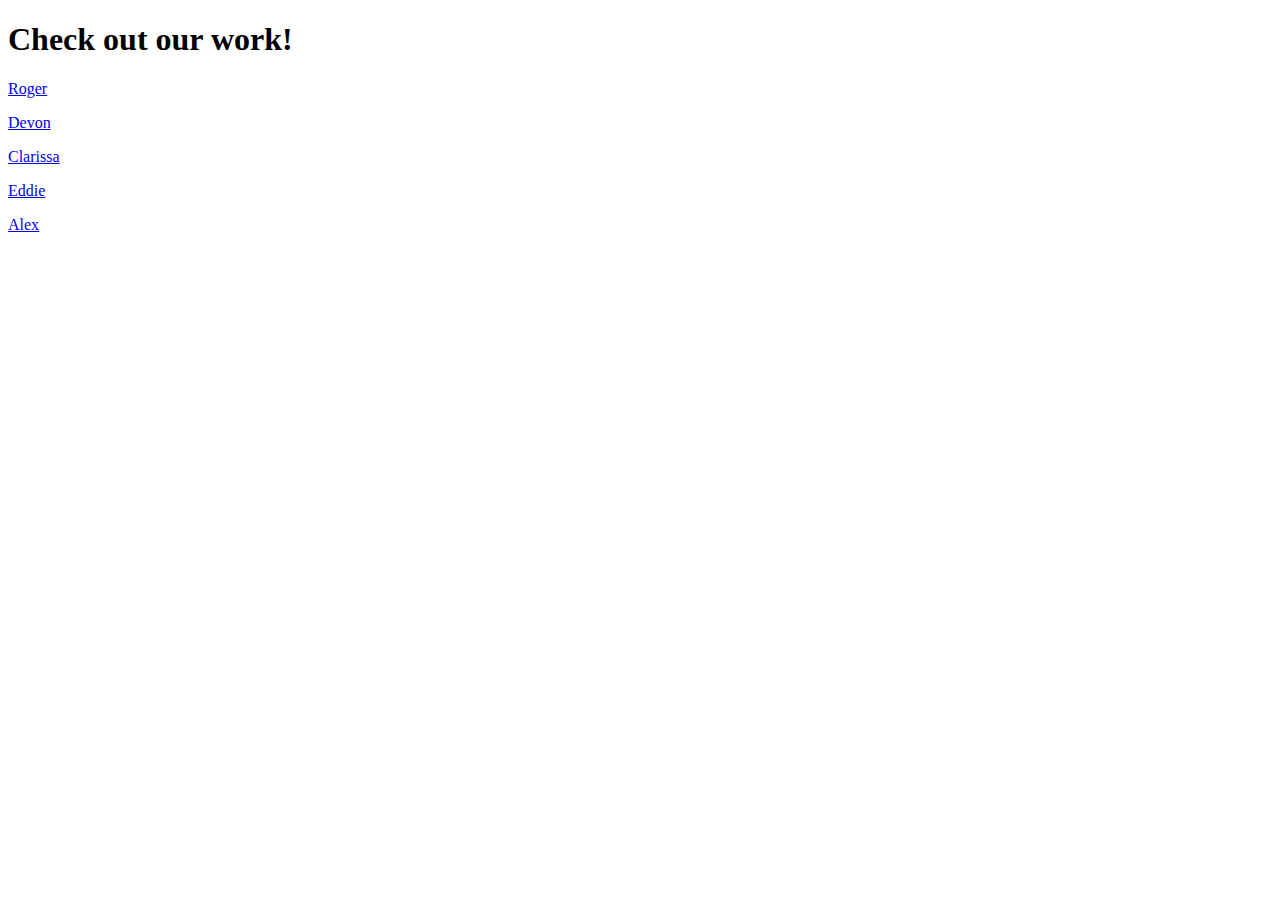
==== author.html @ 4fd27d75 "Merge pull request #54 from EddieHinojosa/Roger" ====
<!DOCTYPE html>
<html lang="en">
<head>
    <meta charset="UTF-8">
    <meta name="viewport" content="width=device-width, initial-scale=1.0">
    <title>Author-page</title>

   
</head>
<body>
<h1>Check out our work!</h1>
<p><a href="https://rogretheekyogre.github.io/Professional-Portfolio/">Roger</a></p>
<p><a href="https://github.com/HeviDevi">Devon</a></p>
<p><a href="https://clarissamobley.github.io/Professional-Portfolio/">Clarissa</a></p>
<p><a href="https://eddiehinojosa.github.io/Portfolio/">Eddie</a></p>
<p><a href="https://alexhappel.github.io/Portfolio-AH/">Alex</a></p>





    
</body>
</html>
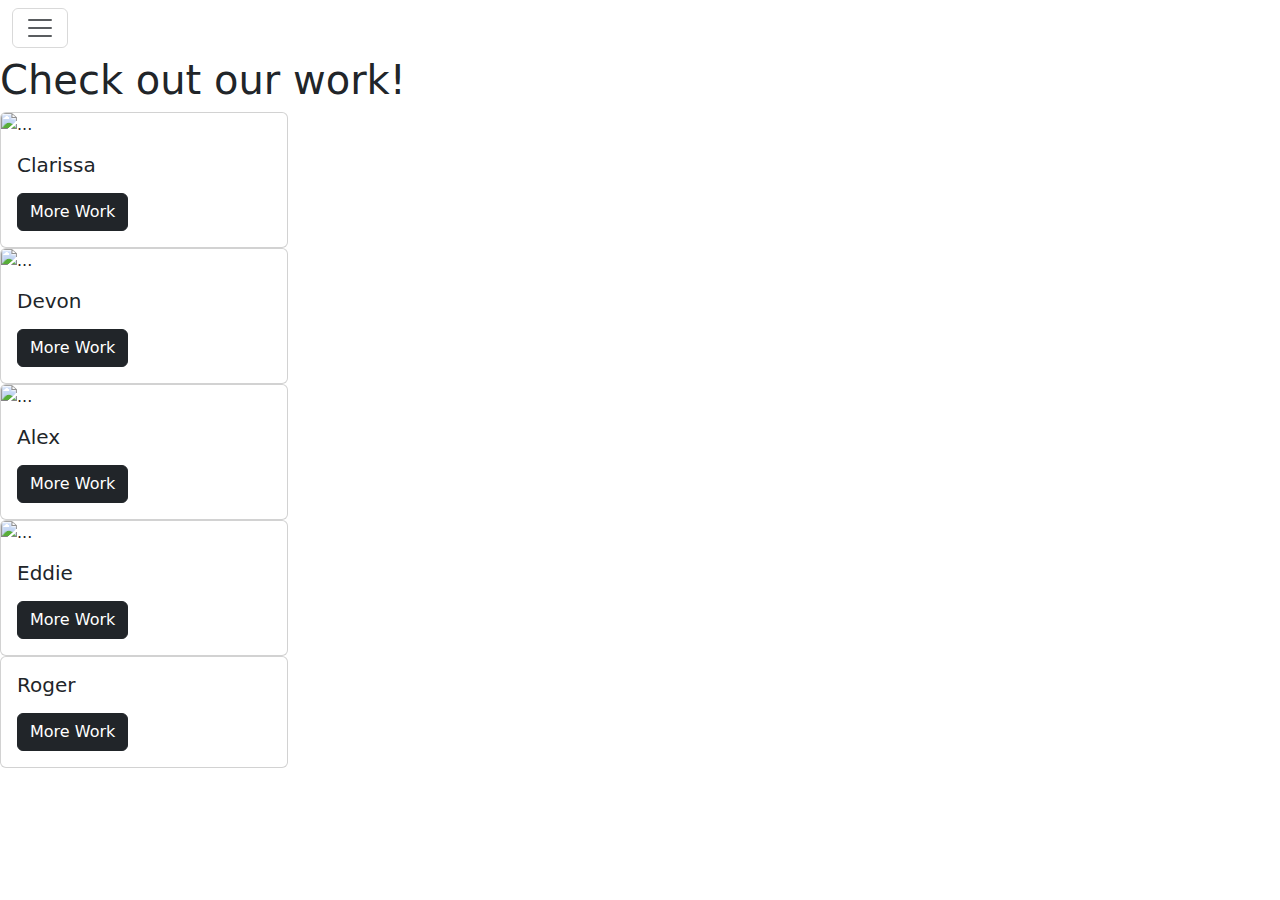
==== commit 707ee202: "now the link to leave the bar will erase the storedAge in the local storage" ====
--- a/author.html
+++ b/author.html
@@ -1,24 +1,100 @@
 <!DOCTYPE html>
 <html lang="en">
+
 <head>
     <meta charset="UTF-8">
     <meta name="viewport" content="width=device-width, initial-scale=1.0">
     <title>Author-page</title>
 
-   
+    <link href="https://cdn.jsdelivr.net/npm/bootstrap@5.3.3/dist/css/bootstrap.min.css" rel="stylesheet"
+        integrity="sha384-QWTKZyjpPEjISv5WaRU9OFeRpok6YctnYmDr5pNlyT2bRjXh0JMhjY6hW+ALEwIH" crossorigin="anonymous">
+    <link
+        href="https://fonts.googleapis.com/css2?family=Oleo+Script:wght@400;700&family=Roboto:ital,wght@0,100;0,300;0,400;0,500;0,700;0,900;1,100;1,300;1,400;1,500;1,700;1,900&display=swap"
+        rel="stylesheet">
+        <link rel="stylesheet" href="./assets/css/author.css">
+
 </head>
-<body>
-<h1>Check out our work!</h1>
-<p><a href="https://rogretheekyogre.github.io/Professional-Portfolio/">Roger</a></p>
-<p><a href="https://github.com/HeviDevi">Devon</a></p>
-<p><a href="https://clarissamobley.github.io/Professional-Portfolio/">Clarissa</a></p>
-<p><a href="https://eddiehinojosa.github.io/Portfolio/">Eddie</a></p>
-<p><a href="https://alexhappel.github.io/Portfolio-AH/">Alex</a></p>
+<!-- Navbar -->
+<div class="collapse" id="navbarToggleExternalContent" data-bs-theme="dark">
+  <div class="p-2">
+      <ul>
+          <li><a class="text-body" href="Drinks.html">GO BACK</a></li>
+          <li><a class="text-body" id="eraseAge" href="index.html">LEAVE THE BAR</a></li>
+      </ul>
+  </div>
+</div>
+<nav class="navbar navbar">
+  <div class="container-fluid">
+      <button class="navbar-toggler" type="button" data-bs-toggle="collapse"
+          data-bs-target="#navbarToggleExternalContent" aria-controls="navbarToggleExternalContent"
+          aria-expanded="false" aria-label="Toggle navigation">
+          <span class="navbar-toggler-icon"></span>
+      </button>
+  </div>
+</nav>
 
 
+<body>
+    <h1>Check out our work!</h1>
+    <!-- <p><a href="https://rogretheekyogre.github.io/Professional-Portfolio/">Roger</a></p>
+    <p><a href="https://github.com/HeviDevi">Devon</a></p>
+    <p><a href="https://clarissamobley.github.io/Professional-Portfolio/">Clarissa</a></p>
+    <p><a href="https://eddiehinojosa.github.io/Portfolio/">Eddie</a></p>
+    <p><a href="https://alexhappel.github.io/Portfolio-AH/">Alex</a></p> -->
+<main>
+
+    <div class="card" style="width: 18rem;">
+        <img src="./assets/images/Clarissa.png" class="card-img-top" alt="...">
+        <div class="card-body">
+          <h5 class="card-title">Clarissa</h5>
+          <p class="card-text"></p>
+          <a href="https://clarissamobley.github.io/Professional-Portfolio/" class="btn btn-dark githubbtn">More Work</a>
+        </div>
+      </div>
 
 
+      <div class="card" style="width: 18rem;">
+        <img src="./assets/images/Devon.png" class="card-img-top" alt="...">
+        <div class="card-body">
+          <h5 class="card-title">Devon</h5>
+          <p class="card-text"></p>
+          <a href="https://github.com/HeviDevi" class="btn btn-dark githubbtn">More Work</a>
+        </div>
+      </div>
 
-    
+      <div class="card" style="width: 18rem;">
+        <img src="./assets/images/Alex.png" class="card-img-top" alt="...">
+        <div class="card-body">
+          <h5 class="card-title">Alex</h5>
+          <p class="card-text"></p>
+          <a href="https://alexhappel.github.io/Portfolio-AH/" class="btn btn-dark githubbtn">More Work</a>
+        </div>
+      </div>
+
+      <div class="card" style="width: 18rem;">
+        <img src="./assets/images/Eddie.png" class="card-img-top" alt="...">
+        <div class="card-body">
+          <h5 class="card-title">Eddie</h5>
+          <p class="card-text"></p>
+          <a href="https://eddiehinojosa.github.io/Portfolio/" class="btn btn-dark githubbtn">More Work</a>
+        </div>
+      </div>
+
+      <div class="card" style="width: 18rem;">
+        <img src="./assets/images/Roger.png" class="card-img-top" alt="">
+        <div class="card-body">
+          <h5 class="card-title">Roger</h5>
+          <p class="card-text"></p>
+          <a href="https://rogretheekyogre.github.io/Professional-Portfolio/" class="btn btn-dark githubbtn">More Work</a>
+        </div>
+      </div>
+    </main>
+
+    <script src="https://cdn.jsdelivr.net/npm/bootstrap@5.3.3/dist/js/bootstrap.min.js"
+    integrity="sha384-0pUGZvbkm6XF6gxjEnlmuGrJXVbNuzT9qBBavbLwCsOGabYfZo0T0to5eqruptLy"
+    crossorigin="anonymous"></script>
+    <script src="assets/js/logic.js"></script>
 </body>
+
+
 </html>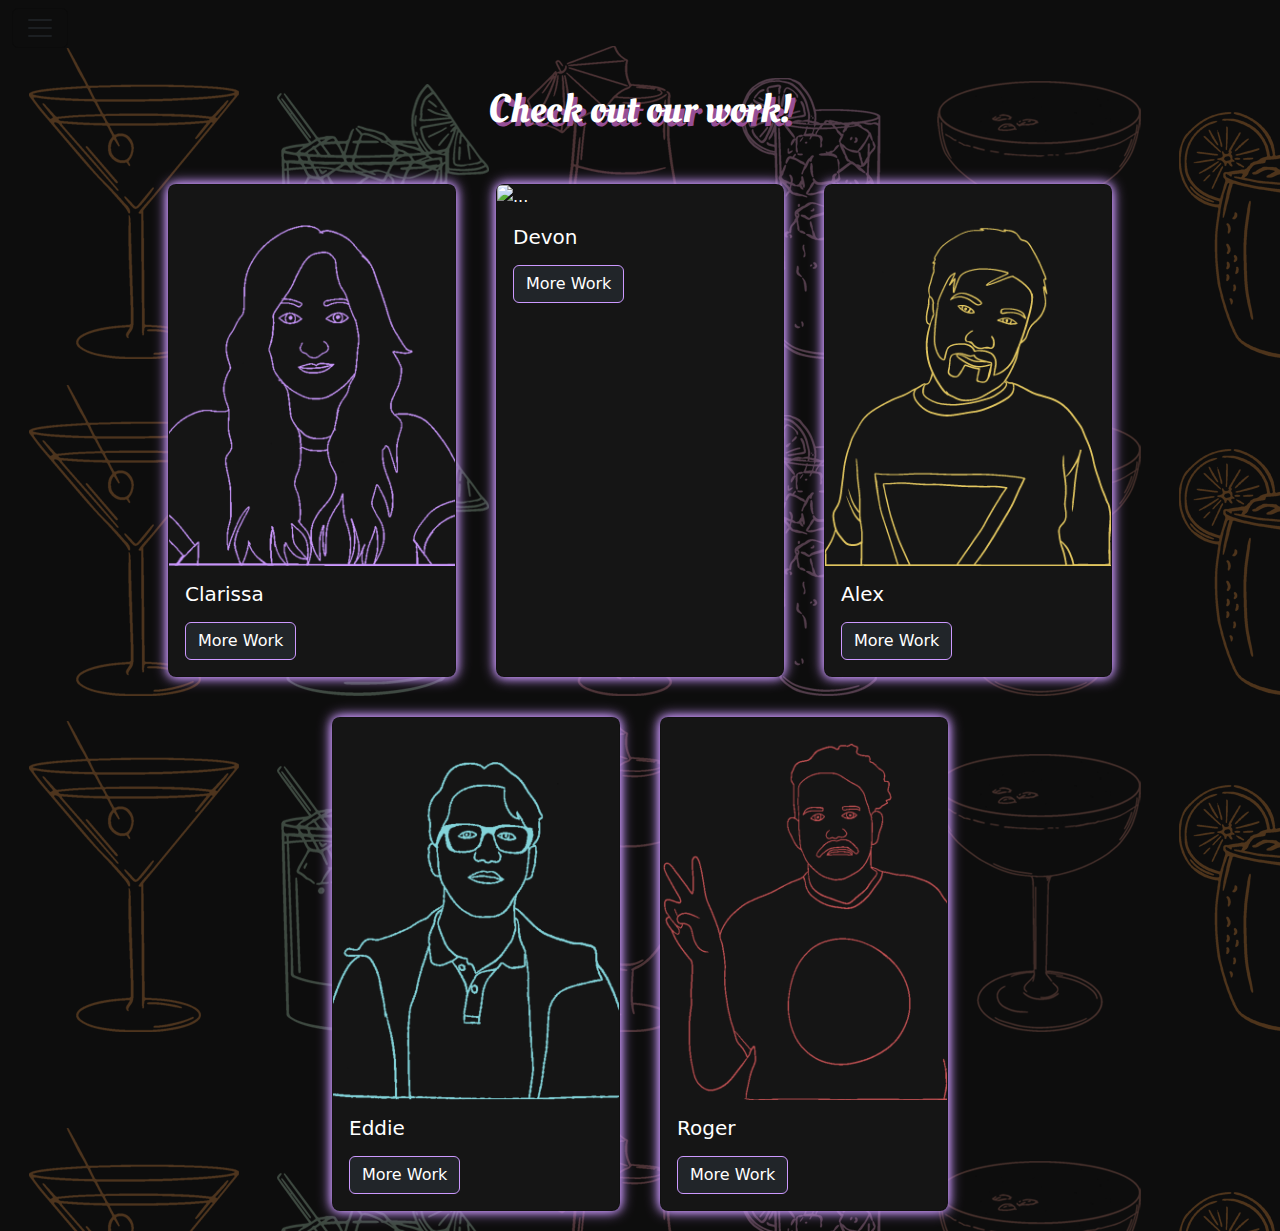
==== commit 1b849007: "Merge pull request #140 from EddieHinojosa/AlexHappel" ====
--- a/author.html
+++ b/author.html
@@ -5,21 +5,20 @@
     <meta charset="UTF-8">
     <meta name="viewport" content="width=device-width, initial-scale=1.0">
     <title>Author-page</title>
-
     <link href="https://cdn.jsdelivr.net/npm/bootstrap@5.3.3/dist/css/bootstrap.min.css" rel="stylesheet"
         integrity="sha384-QWTKZyjpPEjISv5WaRU9OFeRpok6YctnYmDr5pNlyT2bRjXh0JMhjY6hW+ALEwIH" crossorigin="anonymous">
-    <link
-        href="https://fonts.googleapis.com/css2?family=Oleo+Script:wght@400;700&family=Roboto:ital,wght@0,100;0,300;0,400;0,500;0,700;0,900;1,100;1,300;1,400;1,500;1,700;1,900&display=swap"
+    <link href="https://fonts.googleapis.com/css2?family=Oleo+Script:wght@400;700&family=Roboto:ital,wght@0,100;0,300;0,400;0,500;0,700;0,900;1,100;1,300;1,400;1,500;1,700;1,900&display=swap"
         rel="stylesheet">
-        <link rel="stylesheet" href="./assets/css/author.css">
+    <link rel="stylesheet" href="./assets/css/author.css">
 
 </head>
 <!-- Navbar -->
 <div class="collapse" id="navbarToggleExternalContent" data-bs-theme="dark">
   <div class="p-2">
       <ul>
-          <li><a class="text-body" href="Drinks.html">GO BACK</a></li>
-          <li><a class="text-body" id="eraseAge" href="index.html">LEAVE THE BAR</a></li>
+          <li><a class="text-body" href="index.html">BACK TO THE BAR</a></li>
+          <li><a class="text-body" href="Drinks.html">BACK TO DRINK</a></li>
+          <li><a class="text-body" id="eraseAge" href="favorites.html">FAVORITE'S LIST</a></li>
       </ul>
   </div>
 </div>
@@ -36,12 +35,7 @@
 
 <body>
     <h1>Check out our work!</h1>
-    <!-- <p><a href="https://rogretheekyogre.github.io/Professional-Portfolio/">Roger</a></p>
-    <p><a href="https://github.com/HeviDevi">Devon</a></p>
-    <p><a href="https://clarissamobley.github.io/Professional-Portfolio/">Clarissa</a></p>
-    <p><a href="https://eddiehinojosa.github.io/Portfolio/">Eddie</a></p>
-    <p><a href="https://alexhappel.github.io/Portfolio-AH/">Alex</a></p> -->
-<main>
+    <main>
 
     <div class="card" style="width: 18rem;">
         <img src="./assets/images/Clarissa.png" class="card-img-top" alt="...">
@@ -93,8 +87,8 @@
     <script src="https://cdn.jsdelivr.net/npm/bootstrap@5.3.3/dist/js/bootstrap.min.js"
     integrity="sha384-0pUGZvbkm6XF6gxjEnlmuGrJXVbNuzT9qBBavbLwCsOGabYfZo0T0to5eqruptLy"
     crossorigin="anonymous"></script>
-    <script src="assets/js/logic.js"></script>
-</body>
+   
+  </body>
 
 
 </html>--- a/assets/css/author.css
+++ b/assets/css/author.css
@@ -0,0 +1,66 @@
+* {
+    margin: 0;
+    padding: 0;
+    box-sizing: border-box;
+}
+
+body {
+    background-color: #0d0d0d;
+background-image: url(../images/drinkFinal.png);
+
+}
+
+
+  h1 {
+    font-family: "Oleo Script", system-ui;
+    text-shadow: 4px 4px rgb(150, 79, 150);
+color:white;
+text-align:center;
+margin:30px
+
+
+
+}
+main {
+
+display: flex;
+flex-wrap: wrap;
+justify-content: center;
+margin-left: 110px;
+margin-right: 110px;
+
+
+}
+.card{
+margin: 20px;
+background-color: #151515;
+color: #ffffff;
+border-radius: 8px;
+box-shadow: #cc99ff 0px 0px 15px,
+#cc99ff 0px 0px 10px
+
+}
+.githubbtn{
+    border: 1px solid #cc99ff;
+
+
+}
+.card-img-top{
+    background-color: #151515;
+
+}
+
+/* Navbar */
+
+ul {
+    list-style-type: none;
+}
+
+a:link {
+    text-decoration: none;
+}
+
+a:hover {
+    text-decoration: underline;
+    text-decoration-color: #cc99ff;
+}